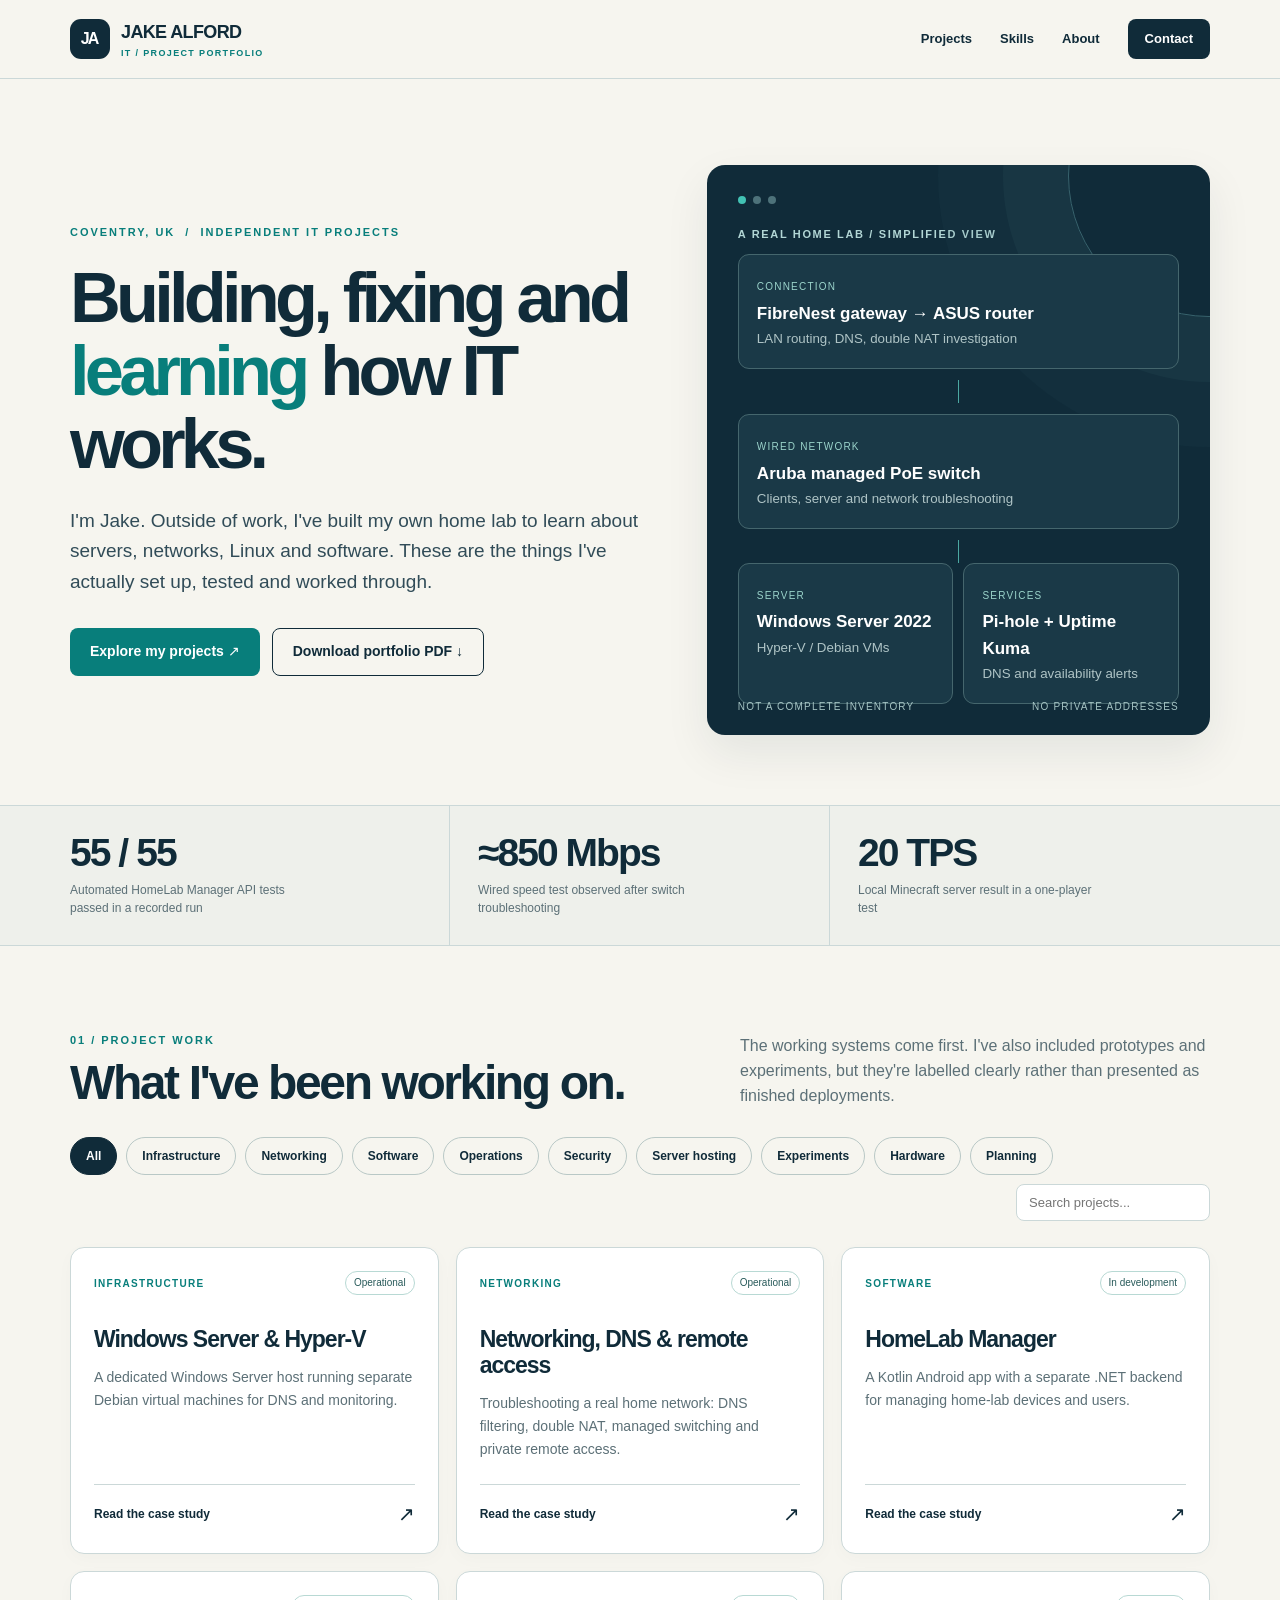
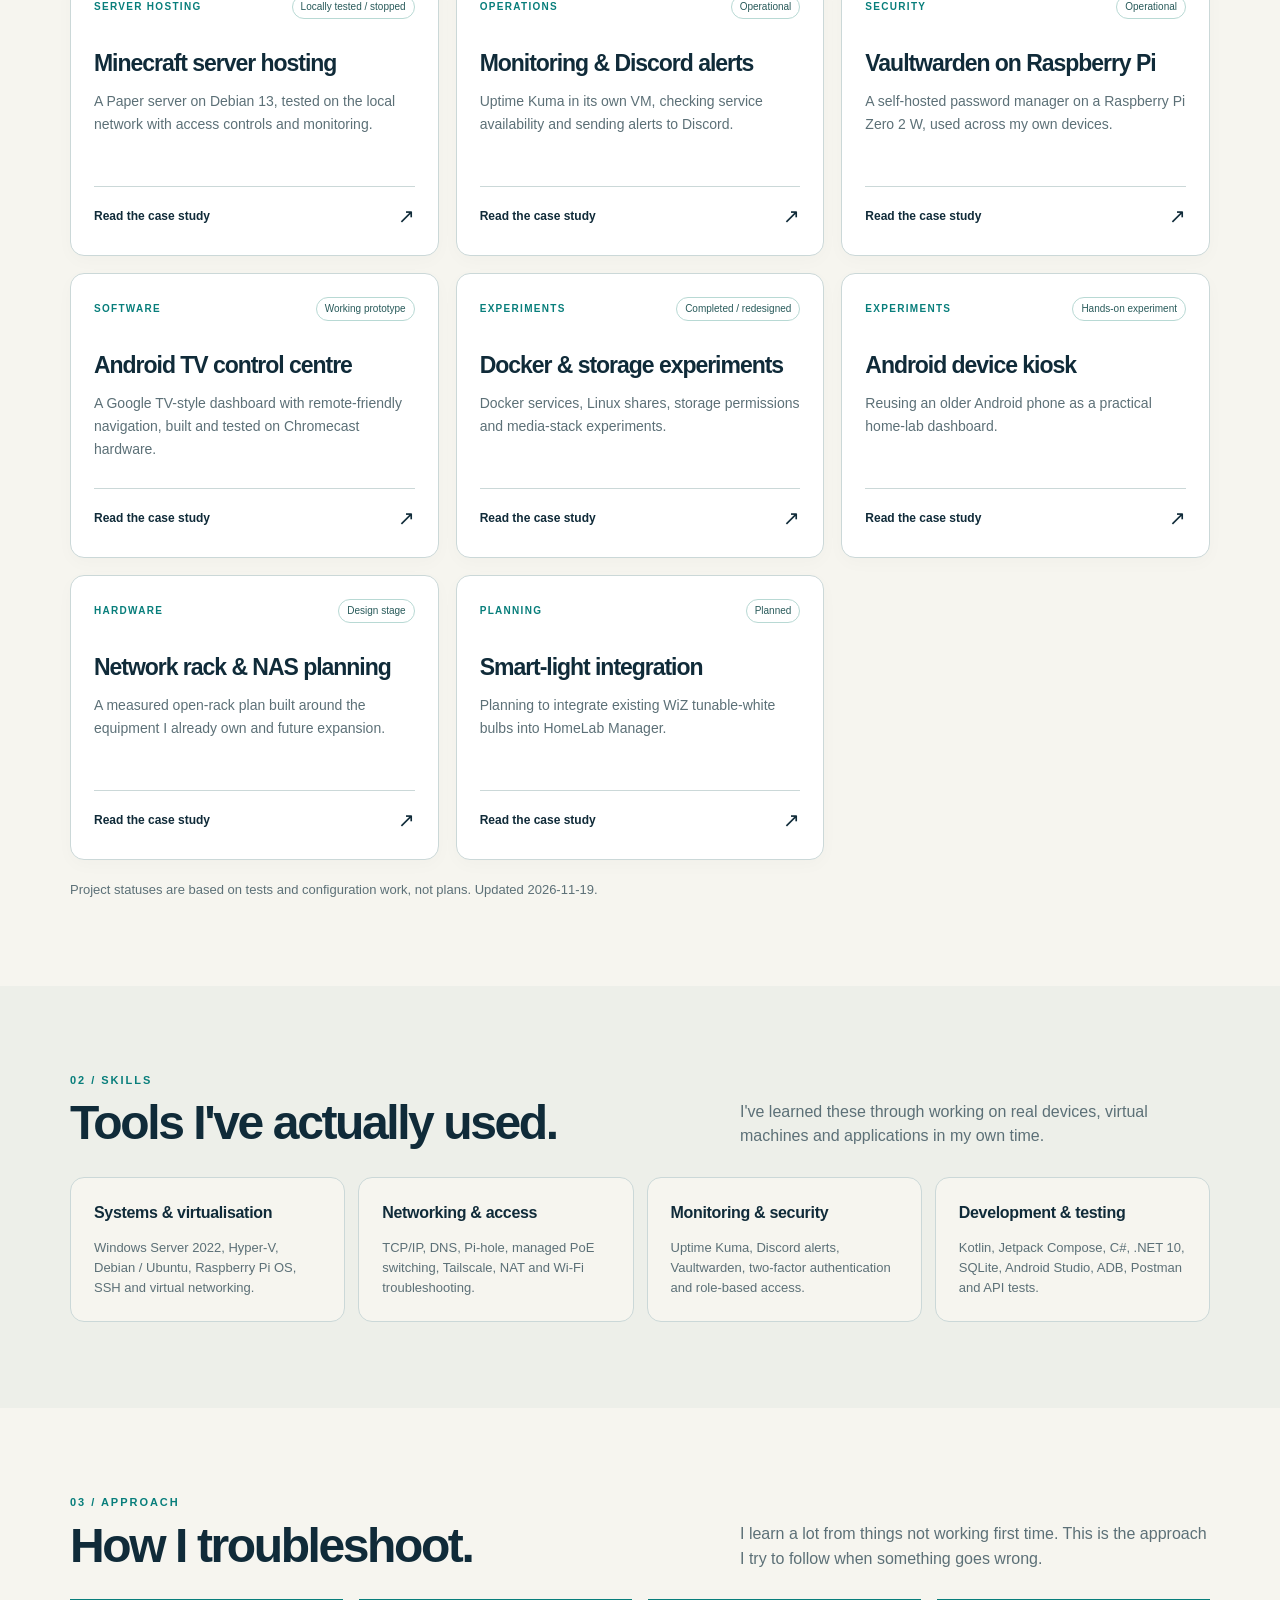
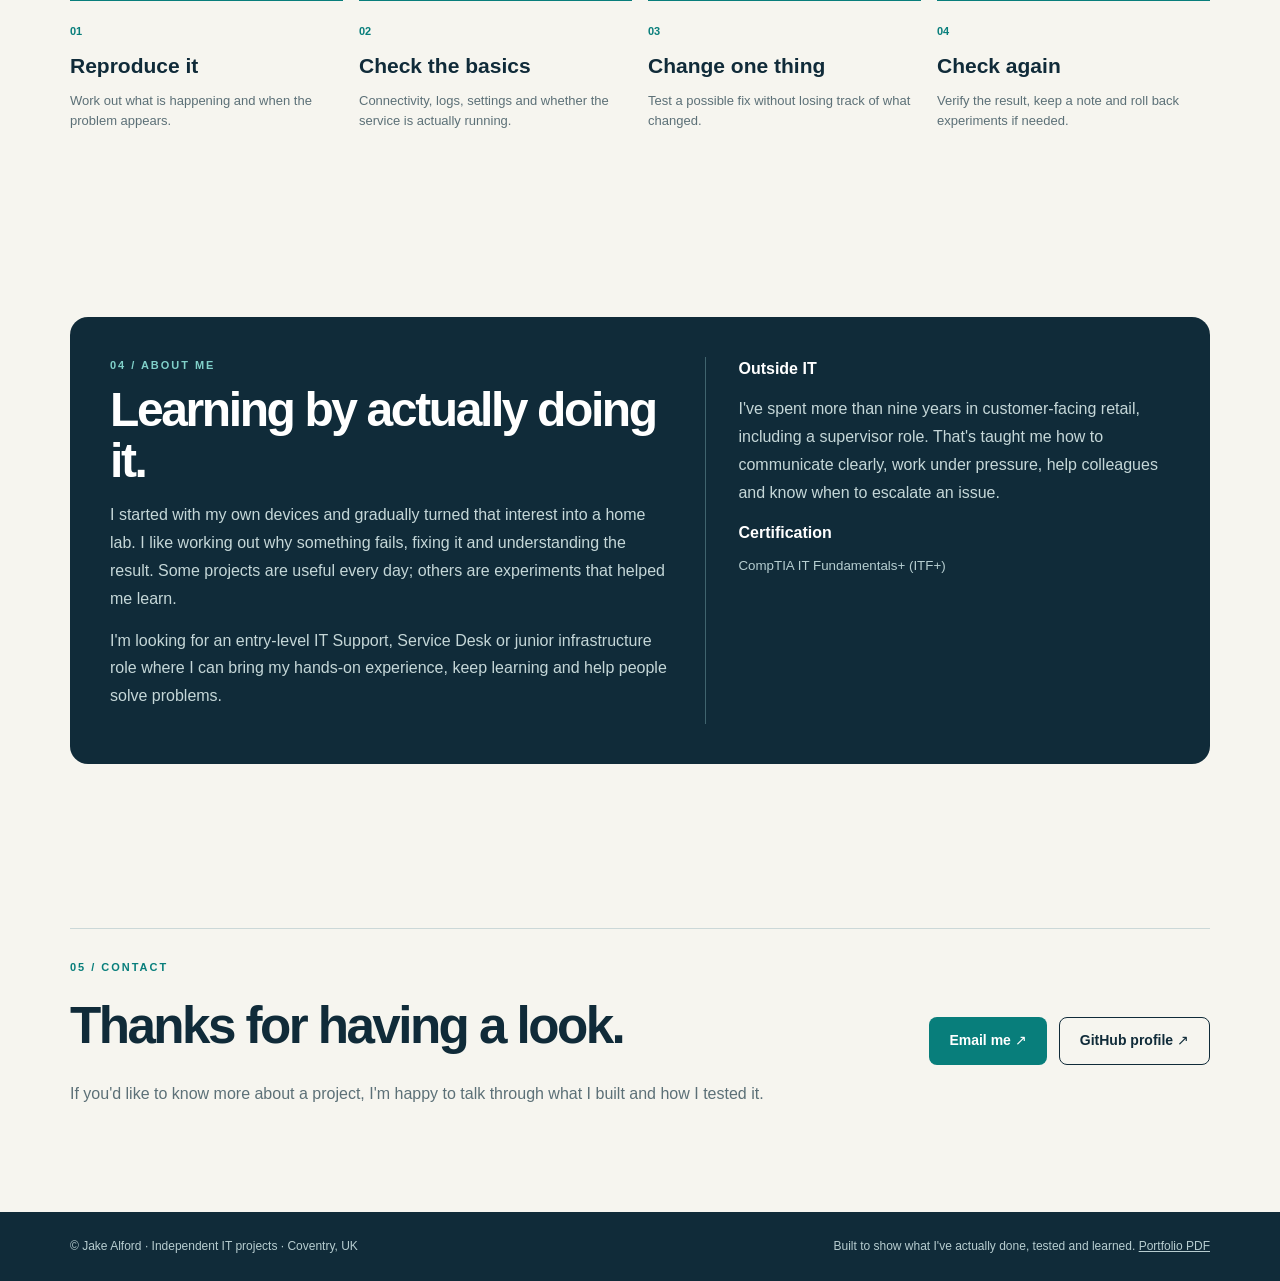
==== index.html @ 46398f79 "Publish Jake's IT portfolio website and PDF" ====
<!doctype html><html lang="en-GB"><head><meta charset="utf-8"><meta name="viewport" content="width=device-width,initial-scale=1"><meta name="description" content="Jake Alford: independent IT projects covering Windows Server, Hyper-V, networking, Linux, monitoring, software development and troubleshooting."><meta name="theme-color" content="#102b39"><title>Home | Jake Alford IT Portfolio</title><link rel="stylesheet" href="assets/styles.css"><link rel="icon" href="assets/favicon.svg" type="image/svg+xml"></head><body><a class="skip" href="#main">Skip to content</a><header class="topbar"><div class="wrap nav-inner"><a class="brand" href="index.html"><span class="brandmark" aria-hidden="true">JA</span><span>JAKE ALFORD<small>IT / PROJECT PORTFOLIO</small></span></a><nav class="navlinks" aria-label="Main"><a class="hide-mobile" href="index.html#projects">Projects</a><a class="hide-mobile" href="index.html#skills">Skills</a><a class="hide-mobile" href="index.html#about">About</a><a class="nav-contact" href="index.html#contact">Contact</a></nav></div></header><main id="main"><section class="hero"><div class="wrap hero-layout"><div><div class="eyebrow">Coventry, UK &nbsp;/&nbsp; Independent IT projects</div><h1>Building, fixing and <em>learning</em> how IT works.</h1><p class="lead">I'm Jake. Outside of work, I've built my own home lab to learn about servers, networks, Linux and software. These are the things I've actually set up, tested and worked through.</p><div class="actions"><a class="btn btn-main" href="#projects">Explore my projects ↗</a><a class="btn btn-outline" href="portfolio.pdf" download>Download portfolio PDF ↓</a></div></div><div class="hero-panel" aria-label="Simplified home lab service diagram"><div class="terminal-row" aria-hidden="true"><span></span><span></span><span></span></div><div class="hero-panel-head">A REAL HOME LAB / SIMPLIFIED VIEW</div><div class="diagram-card"><span class="diagram-label">Connection</span><b>FibreNest gateway → ASUS router</b><small>LAN routing, DNS, double NAT investigation</small></div><div class="connector"></div><div class="diagram-card"><span class="diagram-label">Wired network</span><b>Aruba managed PoE switch</b><small>Clients, server and network troubleshooting</small></div><div class="connector"></div><div class="diagram-two"><div class="diagram-card"><span class="diagram-label">Server</span><b>Windows Server 2022</b><small>Hyper-V / Debian VMs</small></div><div class="diagram-card"><span class="diagram-label">Services</span><b>Pi-hole + Uptime Kuma</b><small>DNS and availability alerts</small></div></div><div class="panel-foot"><span>NOT A COMPLETE INVENTORY</span><span>NO PRIVATE ADDRESSES</span></div></div></div></section><section class="metric-strip" aria-label="Recorded technical results"><div class="wrap metric-grid"><div class="metric"><strong>55 / 55</strong><span>Automated HomeLab Manager API tests passed in a recorded run</span></div><div class="metric"><strong>≈850 Mbps</strong><span>Wired speed test observed after switch troubleshooting</span></div><div class="metric"><strong>20 TPS</strong><span>Local Minecraft server result in a one-player test</span></div></div></section><section class="section" id="projects"><div class="wrap"><div class="section-head"><div><div class="eyebrow">01 / PROJECT WORK</div><h2>What I've been working on.</h2></div><p class="section-desc">The working systems come first. I've also included prototypes and experiments, but they're labelled clearly rather than presented as finished deployments.</p></div><div class="filters" aria-label="Filter projects"><button class="filter-btn is-active" data-filter="All" type="button" aria-pressed="true">All</button><button class="filter-btn" data-filter="Infrastructure" type="button" aria-pressed="false">Infrastructure</button><button class="filter-btn" data-filter="Networking" type="button" aria-pressed="false">Networking</button><button class="filter-btn" data-filter="Software" type="button" aria-pressed="false">Software</button><button class="filter-btn" data-filter="Operations" type="button" aria-pressed="false">Operations</button><button class="filter-btn" data-filter="Security" type="button" aria-pressed="false">Security</button><button class="filter-btn" data-filter="Server hosting" type="button" aria-pressed="false">Server hosting</button><button class="filter-btn" data-filter="Experiments" type="button" aria-pressed="false">Experiments</button><button class="filter-btn" data-filter="Hardware" type="button" aria-pressed="false">Hardware</button><button class="filter-btn" data-filter="Planning" type="button" aria-pressed="false">Planning</button><input class="mini-search" type="search" id="project-search" aria-label="Search projects" placeholder="Search projects..."></div><div class="project-grid"><article class="project-card" data-project-card data-category="Infrastructure"><div class="card-top"><span class="tag">Infrastructure</span><span class="status">Operational</span></div><h3>Windows Server &amp; Hyper-V</h3><p>A dedicated Windows Server host running separate Debian virtual machines for DNS and monitoring.</p><div class="card-footer"><a class="text-link" href="projects/windows-server-hyper-v.html">Read the case study</a><span class="arrow" aria-hidden="true">↗</span></div></article><article class="project-card" data-project-card data-category="Networking"><div class="card-top"><span class="tag">Networking</span><span class="status">Operational</span></div><h3>Networking, DNS &amp; remote access</h3><p>Troubleshooting a real home network: DNS filtering, double NAT, managed switching and private remote access.</p><div class="card-footer"><a class="text-link" href="projects/network-dns-remote-access.html">Read the case study</a><span class="arrow" aria-hidden="true">↗</span></div></article><article class="project-card" data-project-card data-category="Software"><div class="card-top"><span class="tag">Software</span><span class="status">In development</span></div><h3>HomeLab Manager</h3><p>A Kotlin Android app with a separate .NET backend for managing home-lab devices and users.</p><div class="card-footer"><a class="text-link" href="projects/homelab-manager.html">Read the case study</a><span class="arrow" aria-hidden="true">↗</span></div></article><article class="project-card" data-project-card data-category="Server hosting"><div class="card-top"><span class="tag">Server hosting</span><span class="status">Locally tested / stopped</span></div><h3>Minecraft server hosting</h3><p>A Paper server on Debian 13, tested on the local network with access controls and monitoring.</p><div class="card-footer"><a class="text-link" href="projects/minecraft-server.html">Read the case study</a><span class="arrow" aria-hidden="true">↗</span></div></article><article class="project-card" data-project-card data-category="Operations"><div class="card-top"><span class="tag">Operations</span><span class="status">Operational</span></div><h3>Monitoring &amp; Discord alerts</h3><p>Uptime Kuma in its own VM, checking service availability and sending alerts to Discord.</p><div class="card-footer"><a class="text-link" href="projects/monitoring-alerts.html">Read the case study</a><span class="arrow" aria-hidden="true">↗</span></div></article><article class="project-card" data-project-card data-category="Security"><div class="card-top"><span class="tag">Security</span><span class="status">Operational</span></div><h3>Vaultwarden on Raspberry Pi</h3><p>A self-hosted password manager on a Raspberry Pi Zero 2 W, used across my own devices.</p><div class="card-footer"><a class="text-link" href="projects/vaultwarden-raspberry-pi.html">Read the case study</a><span class="arrow" aria-hidden="true">↗</span></div></article><article class="project-card" data-project-card data-category="Software"><div class="card-top"><span class="tag">Software</span><span class="status">Working prototype</span></div><h3>Android TV control centre</h3><p>A Google TV-style dashboard with remote-friendly navigation, built and tested on Chromecast hardware.</p><div class="card-footer"><a class="text-link" href="projects/android-tv-dashboard.html">Read the case study</a><span class="arrow" aria-hidden="true">↗</span></div></article><article class="project-card" data-project-card data-category="Experiments"><div class="card-top"><span class="tag">Experiments</span><span class="status">Completed / redesigned</span></div><h3>Docker &amp; storage experiments</h3><p>Docker services, Linux shares, storage permissions and media-stack experiments.</p><div class="card-footer"><a class="text-link" href="projects/docker-storage.html">Read the case study</a><span class="arrow" aria-hidden="true">↗</span></div></article><article class="project-card" data-project-card data-category="Experiments"><div class="card-top"><span class="tag">Experiments</span><span class="status">Hands-on experiment</span></div><h3>Android device kiosk</h3><p>Reusing an older Android phone as a practical home-lab dashboard.</p><div class="card-footer"><a class="text-link" href="projects/android-kiosk.html">Read the case study</a><span class="arrow" aria-hidden="true">↗</span></div></article><article class="project-card" data-project-card data-category="Hardware"><div class="card-top"><span class="tag">Hardware</span><span class="status">Design stage</span></div><h3>Network rack &amp; NAS planning</h3><p>A measured open-rack plan built around the equipment I already own and future expansion.</p><div class="card-footer"><a class="text-link" href="projects/rack-nas-planning.html">Read the case study</a><span class="arrow" aria-hidden="true">↗</span></div></article><article class="project-card" data-project-card data-category="Planning"><div class="card-top"><span class="tag">Planning</span><span class="status">Planned</span></div><h3>Smart-light integration</h3><p>Planning to integrate existing WiZ tunable-white bulbs into HomeLab Manager.</p><div class="card-footer"><a class="text-link" href="projects/smart-light-integration.html">Read the case study</a><span class="arrow" aria-hidden="true">↗</span></div></article></div><div id="empty-state" class="empty-state" role="status">No projects match that filter. Try another category or search.</div><p class="simple-callout">Project statuses are based on tests and configuration work, not plans. Updated 2026-11-19.</p></div></section><section class="section section-soft" id="skills"><div class="wrap"><div class="section-head"><div><div class="eyebrow">02 / SKILLS</div><h2>Tools I've actually used.</h2></div><p class="section-desc">I've learned these through working on real devices, virtual machines and applications in my own time.</p></div><div class="skill-grid"><div class="skill-box"><b>Systems & virtualisation</b><p>Windows Server 2022, Hyper-V, Debian / Ubuntu, Raspberry Pi OS, SSH and virtual networking.</p></div><div class="skill-box"><b>Networking & access</b><p>TCP/IP, DNS, Pi-hole, managed PoE switching, Tailscale, NAT and Wi-Fi troubleshooting.</p></div><div class="skill-box"><b>Monitoring & security</b><p>Uptime Kuma, Discord alerts, Vaultwarden, two-factor authentication and role-based access.</p></div><div class="skill-box"><b>Development & testing</b><p>Kotlin, Jetpack Compose, C#, .NET 10, SQLite, Android Studio, ADB, Postman and API tests.</p></div></div></div></section><section class="section"><div class="wrap"><div class="section-head"><div><div class="eyebrow">03 / APPROACH</div><h2>How I troubleshoot.</h2></div><p class="section-desc">I learn a lot from things not working first time. This is the approach I try to follow when something goes wrong.</p></div><div class="steps"><div class="step"><span>01</span><b>Reproduce it</b><p>Work out what is happening and when the problem appears.</p></div><div class="step"><span>02</span><b>Check the basics</b><p>Connectivity, logs, settings and whether the service is actually running.</p></div><div class="step"><span>03</span><b>Change one thing</b><p>Test a possible fix without losing track of what changed.</p></div><div class="step"><span>04</span><b>Check again</b><p>Verify the result, keep a note and roll back experiments if needed.</p></div></div></div></section><section class="section" id="about"><div class="wrap about-band"><div><div class="eyebrow" style="color:#80d0c9">04 / ABOUT ME</div><h2>Learning by actually doing it.</h2><p>I started with my own devices and gradually turned that interest into a home lab. I like working out why something fails, fixing it and understanding the result. Some projects are useful every day; others are experiments that helped me learn.</p><p>I'm looking for an entry-level IT Support, Service Desk or junior infrastructure role where I can bring my hands-on experience, keep learning and help people solve problems.</p></div><div class="about-aside"><b>Outside IT</b><p>I've spent more than nine years in customer-facing retail, including a supervisor role. That's taught me how to communicate clearly, work under pressure, help colleagues and know when to escalate an issue.</p><b>Certification</b><small>CompTIA IT Fundamentals+ (ITF+)</small></div></div></section><section class="contact-zone" id="contact"><div class="wrap contact-box"><div><div class="eyebrow">05 / CONTACT</div><h2>Thanks for having a look.</h2><p>If you'd like to know more about a project, I'm happy to talk through what I built and how I tested it.</p></div><div class="actions"><a href="mailto:jakewalford01@outlook.com" class="btn btn-main">Email me ↗</a><a href="https://github.com/JakeAlford" class="btn btn-outline" rel="noopener noreferrer">GitHub profile ↗</a></div></div></section></main><footer class="footer"><div class="wrap footer-inner"><span>© Jake Alford · Independent IT projects · Coventry, UK</span><span>Built to show what I've actually done, tested and learned. <a href="portfolio.pdf">Portfolio PDF</a></span></div></footer><script defer src="assets/filter.js"></script></body></html>
---- assets/styles.css ----
:root{--paper:#f6f5ef;--paper2:#ebece6;--white:#fff;--ink:#102b39;--ink2:#314c58;--teal:#087e7b;--teal2:#d6ebe7;--line:#cbd8d8;--muted:#5c7077;--shadow:0 18px 45px rgba(16,43,57,.08);font-synthesis:none}
*{box-sizing:border-box}html{scroll-behavior:smooth}body{margin:0;background:var(--paper);color:var(--ink);font-family:Aileron,"Aptos","Arial",sans-serif;font-size:16px;line-height:1.55;-webkit-font-smoothing:antialiased}a{color:inherit}a:focus-visible,button:focus-visible,input:focus-visible{outline:3px solid var(--teal);outline-offset:3px}.wrap{width:min(1140px,calc(100% - 48px));margin:auto}.skip{position:absolute;top:-60px;left:12px;background:var(--white);padding:12px;z-index:9}.skip:focus{top:10px}.topbar{background:rgba(246,245,239,.96);border-bottom:1px solid var(--line);position:sticky;top:0;z-index:20;backdrop-filter:blur(12px)}.nav-inner{display:flex;align-items:center;justify-content:space-between;gap:20px;min-height:78px}.brand{display:inline-flex;align-items:center;gap:11px;text-decoration:none;font-weight:900;letter-spacing:-.035em;font-size:18px;white-space:nowrap}.brandmark{display:grid;place-items:center;width:40px;height:40px;background:var(--ink);color:#fff;border-radius:11px;font-weight:900;letter-spacing:-2px;font-size:16px;padding-right:2px}.brand small{font-size:9px;display:block;font-weight:800;letter-spacing:.15em;color:var(--teal);line-height:1.4}.navlinks{display:flex;align-items:center;gap:28px}.navlinks a{text-decoration:none;font-size:13px;font-weight:800}.navlinks a:hover,.text-link:hover{color:var(--teal)}.navlinks .nav-contact{background:var(--ink);color:#fff;padding:10px 17px;border-radius:8px}.navlinks .nav-contact:hover{background:var(--teal);color:white}.eyebrow{text-transform:uppercase;letter-spacing:.18em;font-weight:900;font-size:11px;color:var(--teal)}.hero{padding:86px 0 70px}.hero-layout{display:grid;grid-template-columns:1.07fr .93fr;gap:58px;align-items:center}.hero h1{font-size:clamp(44px,5.5vw,78px);letter-spacing:-.068em;line-height:1.04;margin:20px 0 25px;max-width:750px}.hero h1 em{font-style:normal;color:var(--teal)}.lead{color:var(--ink2);font-size:19px;max-width:640px;line-height:1.62;margin:0 0 30px}.actions{display:flex;gap:12px;flex-wrap:wrap}.btn{display:inline-flex;align-items:center;justify-content:center;min-height:48px;border-radius:8px;padding:12px 20px;text-decoration:none;font-size:14px;font-weight:800;transition:transform .15s,background .15s}.btn:hover{transform:translateY(-2px)}.btn-main{color:white;background:var(--teal)}.btn-main:hover{background:#056b68}.btn-outline{border:1px solid var(--ink);background:transparent}.hero-panel{background:var(--ink);color:white;min-height:450px;border-radius:18px;box-shadow:var(--shadow);padding:31px;position:relative;overflow:hidden}.hero-panel:after{content:"";width:280px;height:280px;border:1px solid #38636d;border-radius:50%;position:absolute;right:-140px;top:-130px;box-shadow:0 0 0 65px rgba(52,94,102,.16),0 0 0 130px rgba(52,94,102,.09)}.hero-panel-head{font-size:11px;color:#b2d6d5;letter-spacing:.15em;font-weight:800}.terminal-row{display:flex;gap:7px;margin-bottom:22px}.terminal-row span{width:8px;height:8px;background:#4d727a;border-radius:50%}.terminal-row span:first-child{background:#42c2b4}.diagram-card{border:1px solid #45666d;background:#1a3947;position:relative;padding:18px;border-radius:11px;margin:11px 0;z-index:1}.diagram-label{color:#9bd4cb;font-size:10px;letter-spacing:.12em;text-transform:uppercase}.diagram-card b{display:block;font-size:17px;margin-top:3px}.diagram-card small{display:block;color:#afc4c6;margin-top:2px}.diagram-two{display:grid;grid-template-columns:1fr 1fr;gap:10px}.diagram-two .diagram-card{margin:0}.connector{height:23px;width:1px;background:#4ba8a2;margin:auto}.panel-foot{position:absolute;bottom:20px;left:31px;right:31px;font-size:10px;letter-spacing:.12em;z-index:1;color:#a6c5c5;display:flex;justify-content:space-between}.metric-strip{border-top:1px solid var(--line);border-bottom:1px solid var(--line);background:#eef0eb}.metric-grid{display:grid;grid-template-columns:repeat(3,1fr)}.metric{padding:27px 28px;border-right:1px solid var(--line)}.metric:first-child{padding-left:0}.metric:last-child{border-right:0}.metric strong{font-size:39px;letter-spacing:-.05em;line-height:1;display:block}.metric span{font-size:12px;color:var(--muted);display:block;margin-top:9px;max-width:240px}.section{padding:86px 0}.section-head{display:flex;align-items:end;justify-content:space-between;gap:24px;margin-bottom:28px}.section h2,.page-section h2{font-size:clamp(30px,4vw,48px);line-height:1.08;letter-spacing:-.05em;margin:8px 0 0}.section-desc{max-width:470px;color:var(--muted);margin:0}.line{height:1px;background:var(--line);margin:25px 0}.section-soft{background:#edefe9}.filters{display:flex;gap:9px;flex-wrap:wrap;margin:28px 0 26px}.filter-btn{border:1px solid #b9c8c6;background:transparent;color:var(--ink);font:inherit;font-size:12px;font-weight:800;border-radius:100px;padding:9px 15px;cursor:pointer}.filter-btn.is-active,.filter-btn:hover{background:var(--ink);color:#fff;border-color:var(--ink)}.project-grid{display:grid;grid-template-columns:repeat(3,1fr);gap:17px}.project-card{background:var(--white);border:1px solid var(--line);border-radius:14px;padding:23px;display:flex;flex-direction:column;min-height:285px;box-shadow:0 5px 18px rgba(16,43,57,.025);transition:transform .2s,box-shadow .2s}.project-card:hover{transform:translateY(-4px);box-shadow:var(--shadow)}.project-card[hidden]{display:none}.card-top{display:flex;gap:6px;align-items:center;justify-content:space-between}.tag{font-size:10px;text-transform:uppercase;letter-spacing:.13em;font-weight:900;color:var(--teal)}.status{font-size:10px;color:#285a5a;border:1px solid #b8d9d4;border-radius:30px;padding:5px 8px;line-height:1.2;text-align:center}.project-card h3{letter-spacing:-.045em;font-size:23px;line-height:1.12;margin:32px 0 13px}.project-card p{font-size:14px;color:var(--muted);line-height:1.65;margin:0 0 23px}.card-footer{border-top:1px solid var(--line);padding-top:14px;margin-top:auto;display:flex;justify-content:space-between;align-items:center;gap:10px}.text-link{text-decoration:none;font-size:12px;font-weight:900}.arrow{font-size:20px;font-weight:600}.empty-state{display:none;padding:26px;border:1px dashed var(--line);border-radius:10px}.empty-state.show{display:block}.skill-grid{display:grid;grid-template-columns:repeat(4,1fr);gap:13px}.skill-box{background:var(--paper);border:1px solid var(--line);border-radius:14px;padding:23px}.skill-box b{font-size:16px;letter-spacing:-.02em}.skill-box p{font-size:13px;color:var(--muted);margin:12px 0 0}.steps{display:grid;grid-template-columns:repeat(4,1fr);gap:16px}.step{border-top:2px solid var(--teal);padding-top:17px}.step span{font-size:11px;color:var(--teal);font-weight:900}.step b{display:block;margin-top:10px;line-height:1.2;font-size:21px}.step p{font-size:13px;color:var(--muted)}.about-band{background:var(--ink);color:#fff;border-radius:18px;padding:40px;display:grid;grid-template-columns:1.2fr 1fr;gap:38px}.about-band p{color:#c5d7d8;line-height:1.74;margin:14px 0}.about-band h2{margin-top:10px}.about-aside{border-left:1px solid #40646e;padding-left:32px}.about-aside b{color:#fff;display:block;margin-bottom:7px}.about-aside small{color:#b6ced1}.contact-zone{padding:78px 0 90px}.contact-box{border-top:1px solid var(--line);padding-top:30px;display:flex;align-items:center;justify-content:space-between;gap:30px}.contact-box h2{font-size:clamp(30px,4vw,52px);margin:10px 0;letter-spacing:-.05em}.contact-box p{color:var(--muted)}.footer{background:var(--ink);color:#b7cdd0;padding:25px 0}.footer-inner{display:flex;justify-content:space-between;align-items:center;gap:15px;font-size:12px}.footer a{color:inherit}.project-hero{padding:60px 0 50px;border-bottom:1px solid var(--line)}.breadcrumb{font-size:12px;text-decoration:none;color:var(--teal);font-weight:800}.project-hero h1{font-size:clamp(39px,6vw,76px);letter-spacing:-.06em;line-height:1.08;max-width:880px;margin:22px 0}.project-hero .lead{max-width:830px}.project-meta{display:flex;gap:10px;flex-wrap:wrap;align-items:center;margin:20px 0 0}.project-meta .pill{padding:8px 12px;border:1px solid var(--line);font-size:12px;border-radius:30px}.detail-layout{display:grid;grid-template-columns:minmax(0,1.35fr) minmax(260px,.65fr);gap:55px;padding:55px 0 80px}.detail-main h2{font-size:29px;letter-spacing:-.04em;margin:0 0 13px}.detail-main p{font-size:16px;color:var(--ink2);line-height:1.8}.detail-block{border-bottom:1px solid var(--line);padding:0 0 29px;margin-bottom:29px}.detail-block:last-child{border:0}.detail-main ul{padding-left:23px}.detail-main li{margin:10px 0;color:var(--ink2);line-height:1.65}.detail-side{align-self:start;position:sticky;top:104px}.sidebar-card{background:var(--white);border:1px solid var(--line);border-radius:12px;padding:24px;margin-bottom:16px}.sidebar-card h3{font-size:17px;margin:0 0 18px}.tool-list{display:flex;gap:8px;flex-wrap:wrap}.tool-list span{display:inline-block;padding:7px 10px;border-radius:6px;background:#eaf2ef;font-size:11px;color:#285b58;font-weight:700}.callout{border-left:4px solid var(--teal);padding:14px 18px;background:#e8eee9;border-radius:0 9px 9px 0;color:var(--ink);font-size:14px}.muted{color:var(--muted)}.mini-search{margin-left:auto;min-width:160px;padding:10px 12px;background:#fff;border:1px solid var(--line);border-radius:8px;font-family:inherit;font-size:13px}.section-kicker{font-size:11px;color:var(--teal);letter-spacing:.15em;text-transform:uppercase;font-weight:900}.all-grid{padding-top:20px}.simple-callout{margin:20px 0 0;color:var(--muted);font-size:13px}@media(max-width:970px){.hero-layout{grid-template-columns:1fr;gap:28px}.hero-panel{min-height:420px}.project-grid{grid-template-columns:repeat(2,1fr)}.skill-grid{grid-template-columns:repeat(2,1fr)}.steps{grid-template-columns:repeat(2,1fr)}.detail-layout{grid-template-columns:1fr;gap:8px}.detail-side{position:static;display:grid;grid-template-columns:1fr 1fr;gap:14px}.sidebar-card{margin:0}}@media(max-width:640px){.wrap{width:min(100% - 30px,1140px)}.nav-inner{min-height:69px}.brand{font-size:14px}.brandmark{width:37px;height:37px}.navlinks{gap:12px}.navlinks a{font-size:11px}.navlinks .nav-contact{padding:8px 9px}.navlinks .hide-mobile{display:none}.hero{padding:46px 0 40px}.hero h1{font-size:46px}.lead{font-size:16px}.hero-panel{padding:20px;min-height:390px}.hero-panel .diagram-card{padding:12px}.hero-panel .diagram-card b{font-size:13px}.panel-foot{left:20px;right:20px}.metric-grid{grid-template-columns:1fr}.metric{border-right:0;border-bottom:1px solid var(--line);padding:21px 0}.metric:last-child{border-bottom:0}.metric strong{font-size:31px}.section{padding:57px 0}.section-head{display:block}.section-desc{margin:15px 0 0}.project-grid,.skill-grid,.steps,.about-band,.detail-side{grid-template-columns:1fr}.project-card{min-height:235px}.project-card h3{margin-top:22px}.about-band{padding:25px}.about-aside{border-left:0;border-top:1px solid #40646e;padding:22px 0 0}.contact-box{display:block}.contact-box .btn{margin-top:14px}.footer-inner{display:block}.footer-inner span{display:block;margin:6px 0}.project-hero{padding:35px 0}.detail-layout{padding-top:40px}.mini-search{width:100%;margin:9px 0}.filters{margin-top:15px}}@media(prefers-reduced-motion:reduce){html{scroll-behavior:auto}*,*:before,*:after{transition:none!important}}
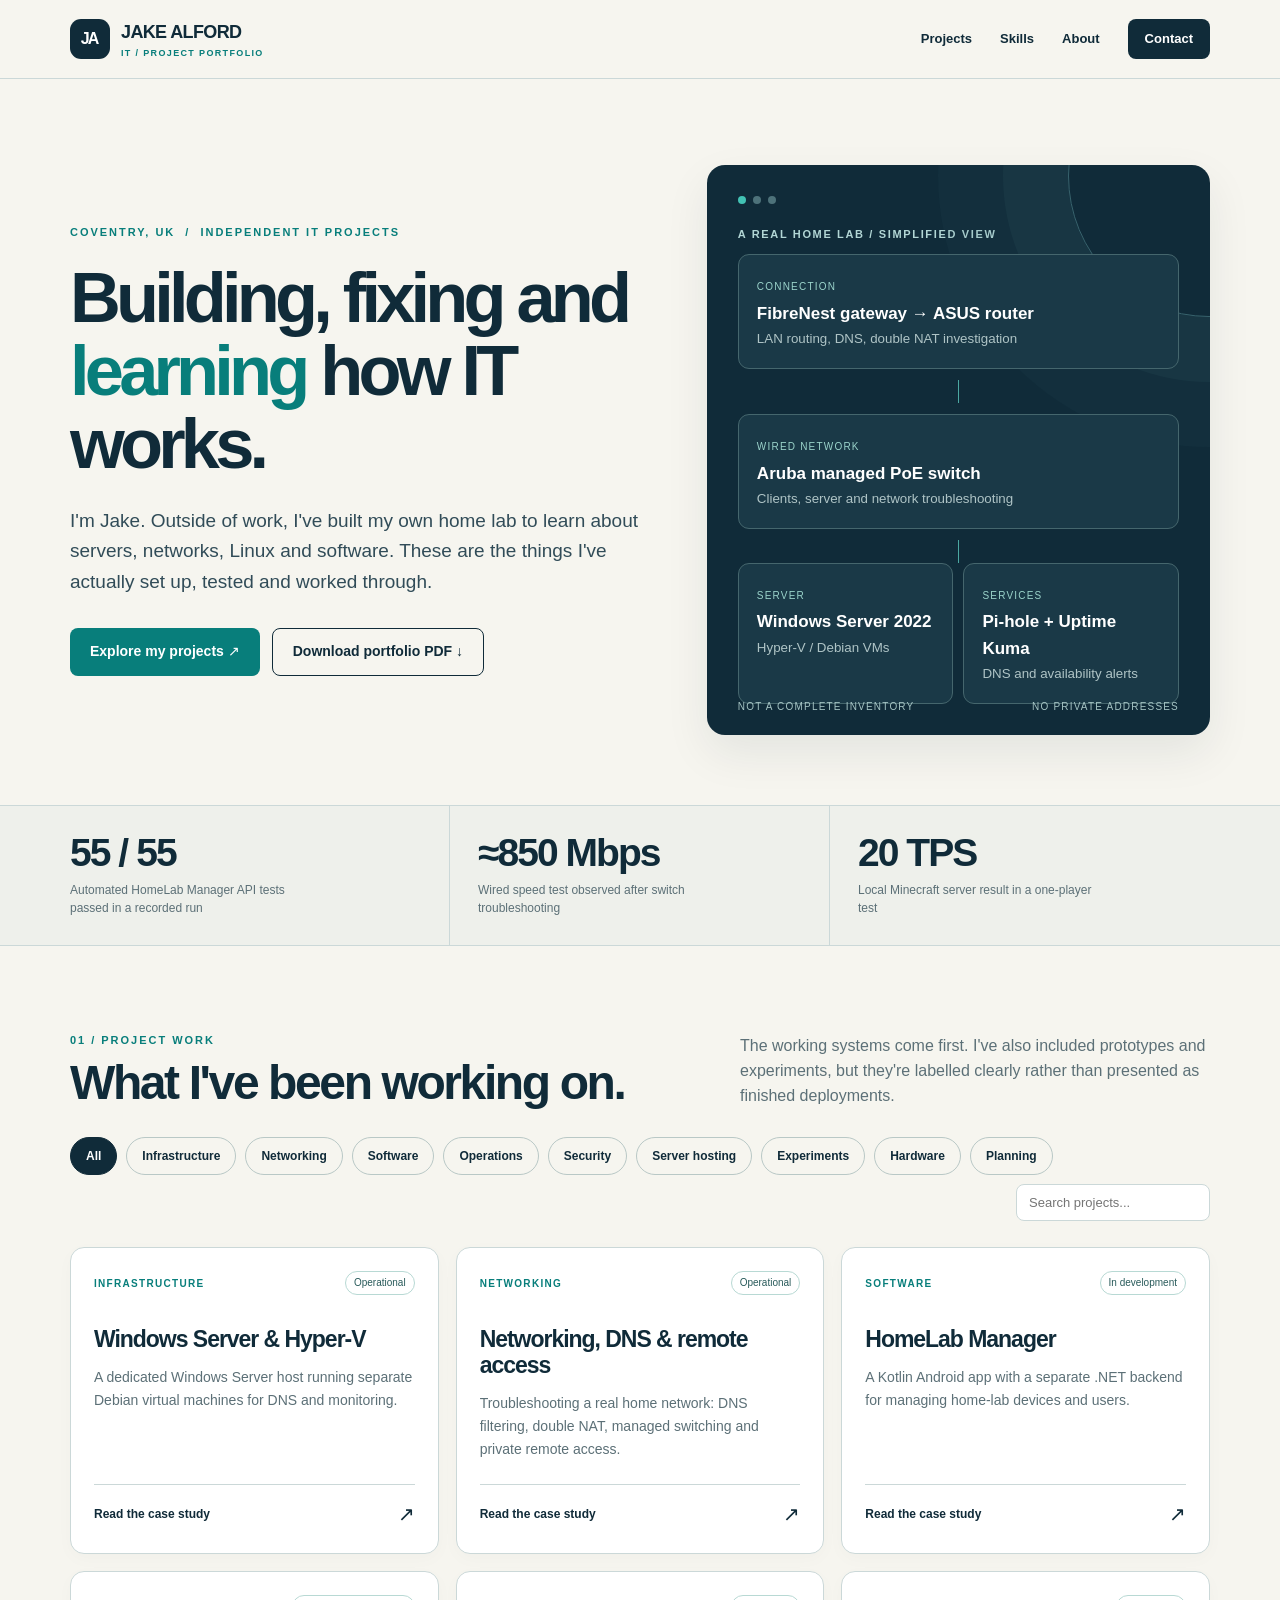
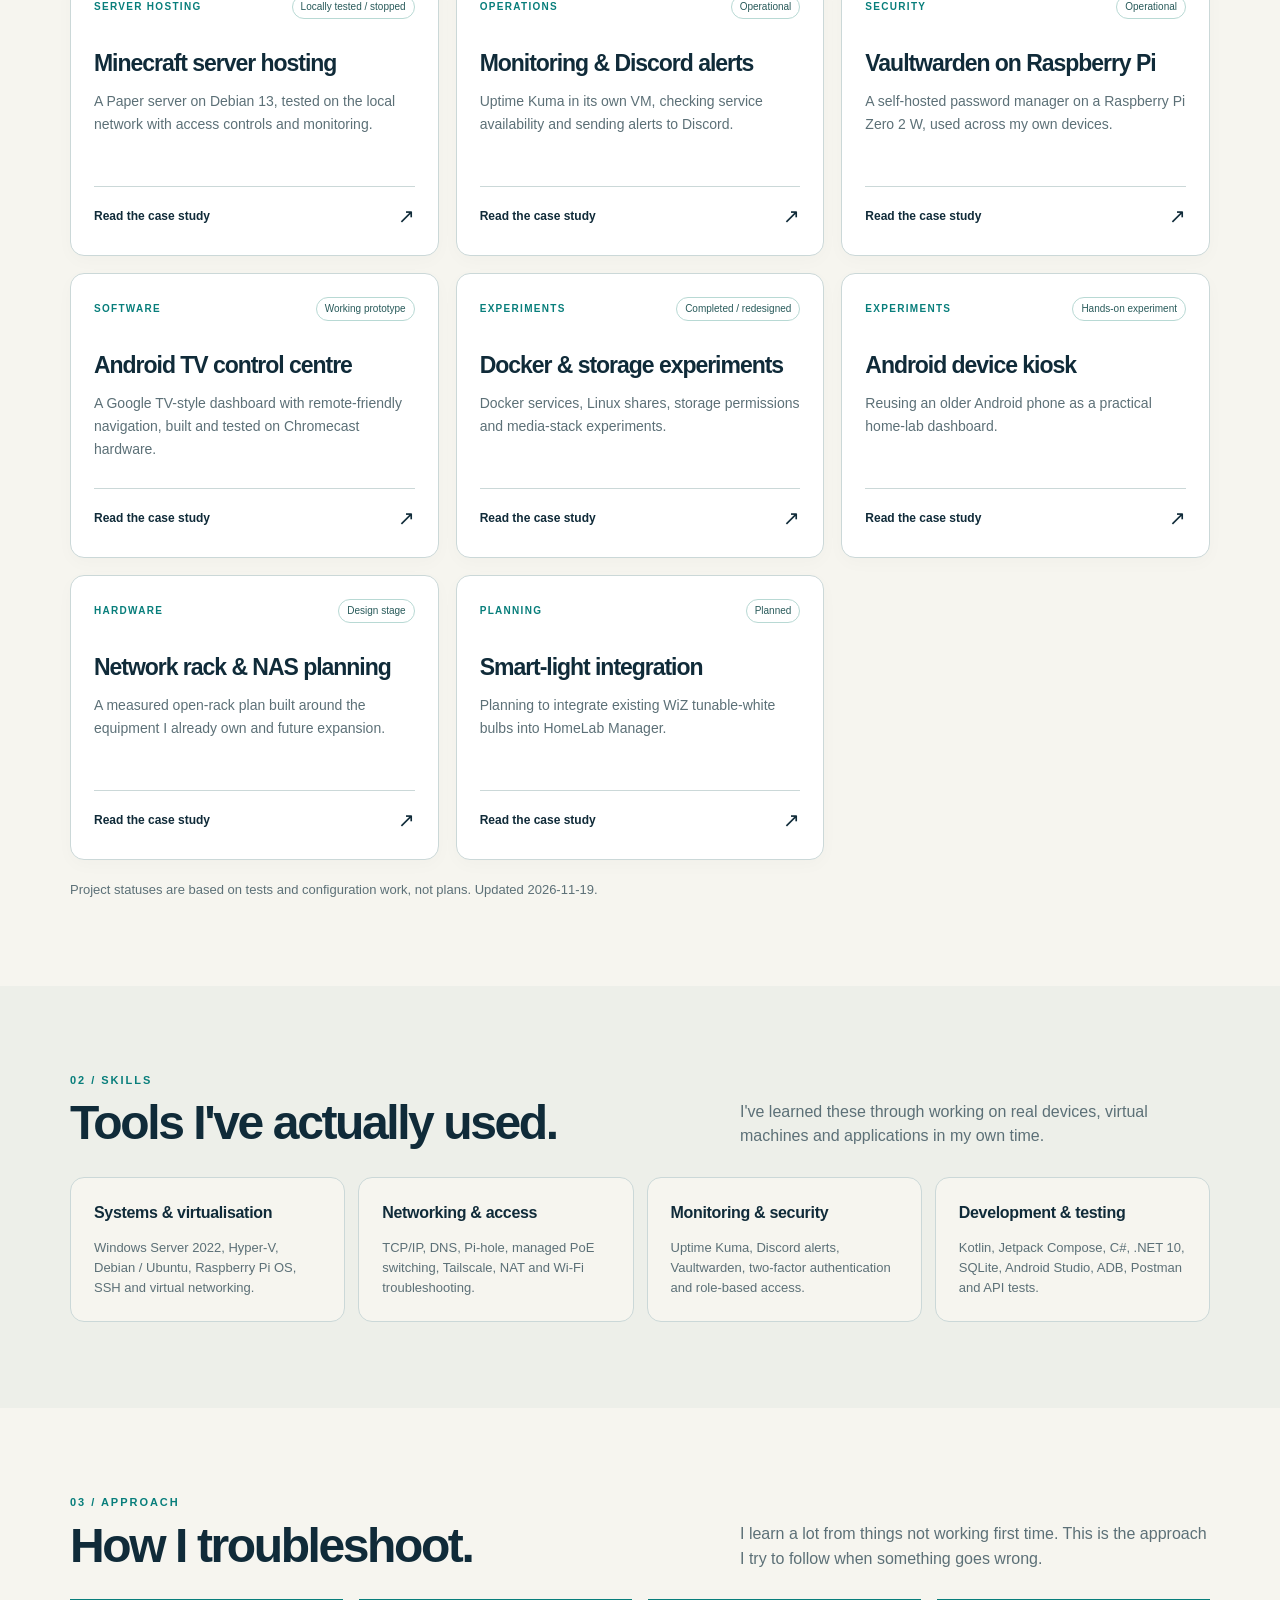
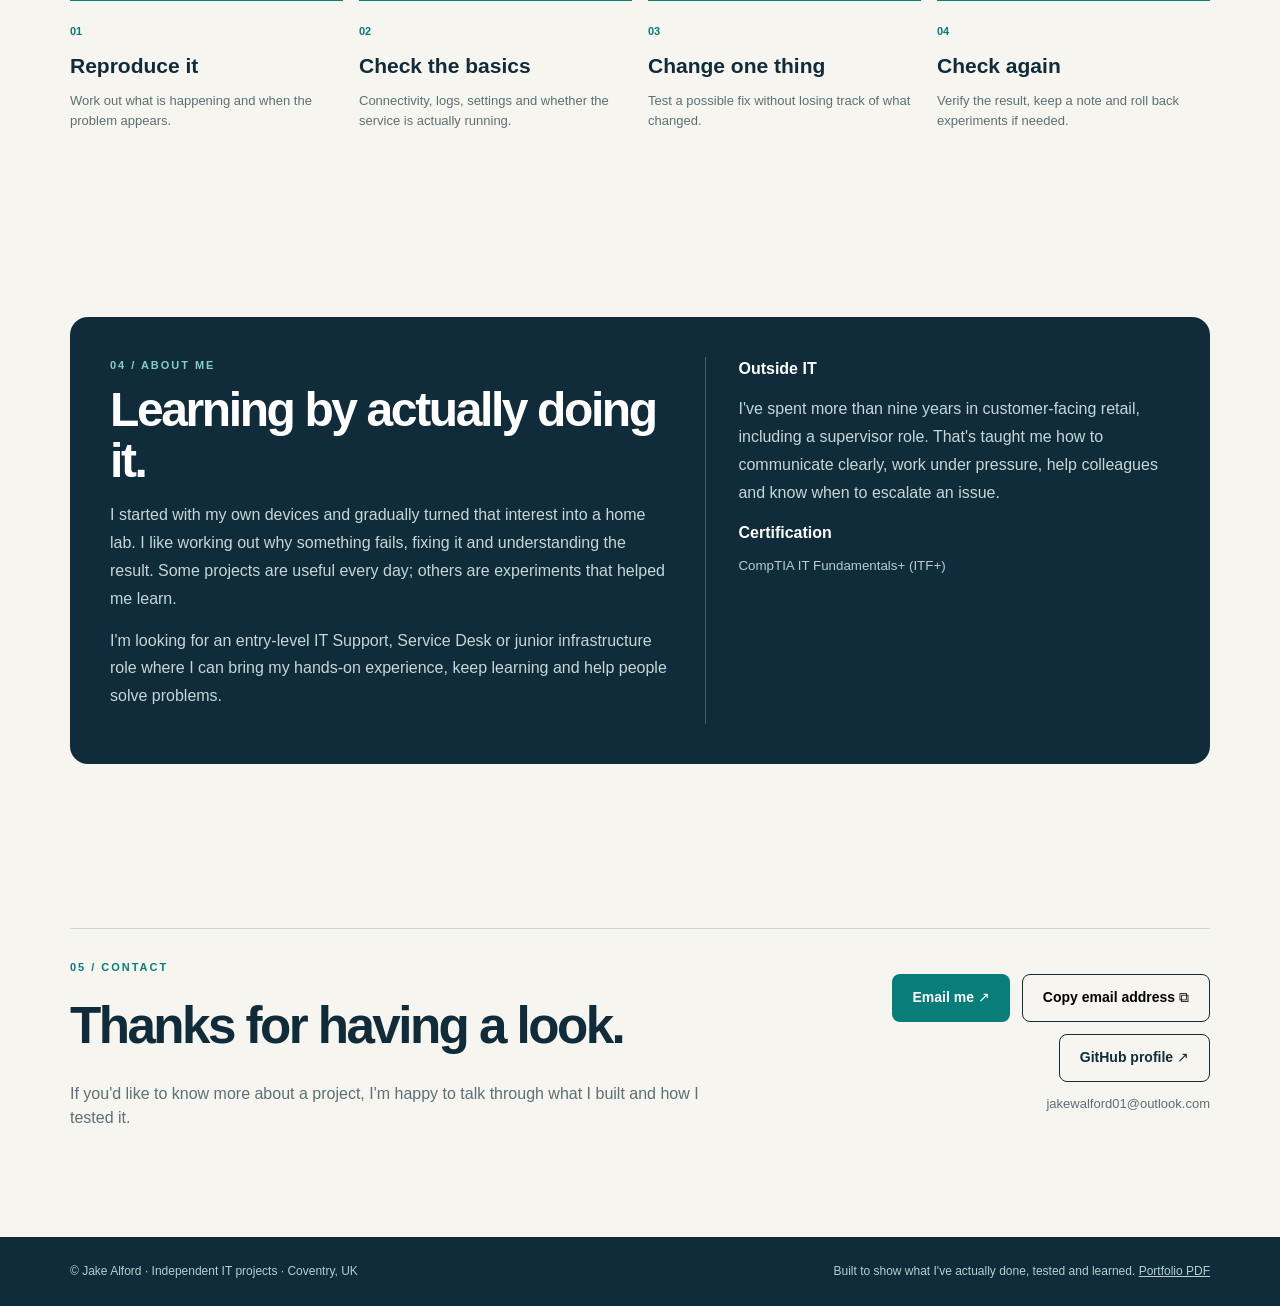
==== commit a71c3f79: "Add accessible copy-email option to portfolio contact section" ====
--- a/index.html
+++ b/index.html
@@ -1 +1 @@
-<!doctype html><html lang="en-GB"><head><meta charset="utf-8"><meta name="viewport" content="width=device-width,initial-scale=1"><meta name="description" content="Jake Alford: independent IT projects covering Windows Server, Hyper-V, networking, Linux, monitoring, software development and troubleshooting."><meta name="theme-color" content="#102b39"><title>Home | Jake Alford IT Portfolio</title><link rel="stylesheet" href="assets/styles.css"><link rel="icon" href="assets/favicon.svg" type="image/svg+xml"></head><body><a class="skip" href="#main">Skip to content</a><header class="topbar"><div class="wrap nav-inner"><a class="brand" href="index.html"><span class="brandmark" aria-hidden="true">JA</span><span>JAKE ALFORD<small>IT / PROJECT PORTFOLIO</small></span></a><nav class="navlinks" aria-label="Main"><a class="hide-mobile" href="index.html#projects">Projects</a><a class="hide-mobile" href="index.html#skills">Skills</a><a class="hide-mobile" href="index.html#about">About</a><a class="nav-contact" href="index.html#contact">Contact</a></nav></div></header><main id="main"><section class="hero"><div class="wrap hero-layout"><div><div class="eyebrow">Coventry, UK &nbsp;/&nbsp; Independent IT projects</div><h1>Building, fixing and <em>learning</em> how IT works.</h1><p class="lead">I'm Jake. Outside of work, I've built my own home lab to learn about servers, networks, Linux and software. These are the things I've actually set up, tested and worked through.</p><div class="actions"><a class="btn btn-main" href="#projects">Explore my projects ↗</a><a class="btn btn-outline" href="portfolio.pdf" download>Download portfolio PDF ↓</a></div></div><div class="hero-panel" aria-label="Simplified home lab service diagram"><div class="terminal-row" aria-hidden="true"><span></span><span></span><span></span></div><div class="hero-panel-head">A REAL HOME LAB / SIMPLIFIED VIEW</div><div class="diagram-card"><span class="diagram-label">Connection</span><b>FibreNest gateway → ASUS router</b><small>LAN routing, DNS, double NAT investigation</small></div><div class="connector"></div><div class="diagram-card"><span class="diagram-label">Wired network</span><b>Aruba managed PoE switch</b><small>Clients, server and network troubleshooting</small></div><div class="connector"></div><div class="diagram-two"><div class="diagram-card"><span class="diagram-label">Server</span><b>Windows Server 2022</b><small>Hyper-V / Debian VMs</small></div><div class="diagram-card"><span class="diagram-label">Services</span><b>Pi-hole + Uptime Kuma</b><small>DNS and availability alerts</small></div></div><div class="panel-foot"><span>NOT A COMPLETE INVENTORY</span><span>NO PRIVATE ADDRESSES</span></div></div></div></section><section class="metric-strip" aria-label="Recorded technical results"><div class="wrap metric-grid"><div class="metric"><strong>55 / 55</strong><span>Automated HomeLab Manager API tests passed in a recorded run</span></div><div class="metric"><strong>≈850 Mbps</strong><span>Wired speed test observed after switch troubleshooting</span></div><div class="metric"><strong>20 TPS</strong><span>Local Minecraft server result in a one-player test</span></div></div></section><section class="section" id="projects"><div class="wrap"><div class="section-head"><div><div class="eyebrow">01 / PROJECT WORK</div><h2>What I've been working on.</h2></div><p class="section-desc">The working systems come first. I've also included prototypes and experiments, but they're labelled clearly rather than presented as finished deployments.</p></div><div class="filters" aria-label="Filter projects"><button class="filter-btn is-active" data-filter="All" type="button" aria-pressed="true">All</button><button class="filter-btn" data-filter="Infrastructure" type="button" aria-pressed="false">Infrastructure</button><button class="filter-btn" data-filter="Networking" type="button" aria-pressed="false">Networking</button><button class="filter-btn" data-filter="Software" type="button" aria-pressed="false">Software</button><button class="filter-btn" data-filter="Operations" type="button" aria-pressed="false">Operations</button><button class="filter-btn" data-filter="Security" type="button" aria-pressed="false">Security</button><button class="filter-btn" data-filter="Server hosting" type="button" aria-pressed="false">Server hosting</button><button class="filter-btn" data-filter="Experiments" type="button" aria-pressed="false">Experiments</button><button class="filter-btn" data-filter="Hardware" type="button" aria-pressed="false">Hardware</button><button class="filter-btn" data-filter="Planning" type="button" aria-pressed="false">Planning</button><input class="mini-search" type="search" id="project-search" aria-label="Search projects" placeholder="Search projects..."></div><div class="project-grid"><article class="project-card" data-project-card data-category="Infrastructure"><div class="card-top"><span class="tag">Infrastructure</span><span class="status">Operational</span></div><h3>Windows Server &amp; Hyper-V</h3><p>A dedicated Windows Server host running separate Debian virtual machines for DNS and monitoring.</p><div class="card-footer"><a class="text-link" href="projects/windows-server-hyper-v.html">Read the case study</a><span class="arrow" aria-hidden="true">↗</span></div></article><article class="project-card" data-project-card data-category="Networking"><div class="card-top"><span class="tag">Networking</span><span class="status">Operational</span></div><h3>Networking, DNS &amp; remote access</h3><p>Troubleshooting a real home network: DNS filtering, double NAT, managed switching and private remote access.</p><div class="card-footer"><a class="text-link" href="projects/network-dns-remote-access.html">Read the case study</a><span class="arrow" aria-hidden="true">↗</span></div></article><article class="project-card" data-project-card data-category="Software"><div class="card-top"><span class="tag">Software</span><span class="status">In development</span></div><h3>HomeLab Manager</h3><p>A Kotlin Android app with a separate .NET backend for managing home-lab devices and users.</p><div class="card-footer"><a class="text-link" href="projects/homelab-manager.html">Read the case study</a><span class="arrow" aria-hidden="true">↗</span></div></article><article class="project-card" data-project-card data-category="Server hosting"><div class="card-top"><span class="tag">Server hosting</span><span class="status">Locally tested / stopped</span></div><h3>Minecraft server hosting</h3><p>A Paper server on Debian 13, tested on the local network with access controls and monitoring.</p><div class="card-footer"><a class="text-link" href="projects/minecraft-server.html">Read the case study</a><span class="arrow" aria-hidden="true">↗</span></div></article><article class="project-card" data-project-card data-category="Operations"><div class="card-top"><span class="tag">Operations</span><span class="status">Operational</span></div><h3>Monitoring &amp; Discord alerts</h3><p>Uptime Kuma in its own VM, checking service availability and sending alerts to Discord.</p><div class="card-footer"><a class="text-link" href="projects/monitoring-alerts.html">Read the case study</a><span class="arrow" aria-hidden="true">↗</span></div></article><article class="project-card" data-project-card data-category="Security"><div class="card-top"><span class="tag">Security</span><span class="status">Operational</span></div><h3>Vaultwarden on Raspberry Pi</h3><p>A self-hosted password manager on a Raspberry Pi Zero 2 W, used across my own devices.</p><div class="card-footer"><a class="text-link" href="projects/vaultwarden-raspberry-pi.html">Read the case study</a><span class="arrow" aria-hidden="true">↗</span></div></article><article class="project-card" data-project-card data-category="Software"><div class="card-top"><span class="tag">Software</span><span class="status">Working prototype</span></div><h3>Android TV control centre</h3><p>A Google TV-style dashboard with remote-friendly navigation, built and tested on Chromecast hardware.</p><div class="card-footer"><a class="text-link" href="projects/android-tv-dashboard.html">Read the case study</a><span class="arrow" aria-hidden="true">↗</span></div></article><article class="project-card" data-project-card data-category="Experiments"><div class="card-top"><span class="tag">Experiments</span><span class="status">Completed / redesigned</span></div><h3>Docker &amp; storage experiments</h3><p>Docker services, Linux shares, storage permissions and media-stack experiments.</p><div class="card-footer"><a class="text-link" href="projects/docker-storage.html">Read the case study</a><span class="arrow" aria-hidden="true">↗</span></div></article><article class="project-card" data-project-card data-category="Experiments"><div class="card-top"><span class="tag">Experiments</span><span class="status">Hands-on experiment</span></div><h3>Android device kiosk</h3><p>Reusing an older Android phone as a practical home-lab dashboard.</p><div class="card-footer"><a class="text-link" href="projects/android-kiosk.html">Read the case study</a><span class="arrow" aria-hidden="true">↗</span></div></article><article class="project-card" data-project-card data-category="Hardware"><div class="card-top"><span class="tag">Hardware</span><span class="status">Design stage</span></div><h3>Network rack &amp; NAS planning</h3><p>A measured open-rack plan built around the equipment I already own and future expansion.</p><div class="card-footer"><a class="text-link" href="projects/rack-nas-planning.html">Read the case study</a><span class="arrow" aria-hidden="true">↗</span></div></article><article class="project-card" data-project-card data-category="Planning"><div class="card-top"><span class="tag">Planning</span><span class="status">Planned</span></div><h3>Smart-light integration</h3><p>Planning to integrate existing WiZ tunable-white bulbs into HomeLab Manager.</p><div class="card-footer"><a class="text-link" href="projects/smart-light-integration.html">Read the case study</a><span class="arrow" aria-hidden="true">↗</span></div></article></div><div id="empty-state" class="empty-state" role="status">No projects match that filter. Try another category or search.</div><p class="simple-callout">Project statuses are based on tests and configuration work, not plans. Updated 2026-11-19.</p></div></section><section class="section section-soft" id="skills"><div class="wrap"><div class="section-head"><div><div class="eyebrow">02 / SKILLS</div><h2>Tools I've actually used.</h2></div><p class="section-desc">I've learned these through working on real devices, virtual machines and applications in my own time.</p></div><div class="skill-grid"><div class="skill-box"><b>Systems & virtualisation</b><p>Windows Server 2022, Hyper-V, Debian / Ubuntu, Raspberry Pi OS, SSH and virtual networking.</p></div><div class="skill-box"><b>Networking & access</b><p>TCP/IP, DNS, Pi-hole, managed PoE switching, Tailscale, NAT and Wi-Fi troubleshooting.</p></div><div class="skill-box"><b>Monitoring & security</b><p>Uptime Kuma, Discord alerts, Vaultwarden, two-factor authentication and role-based access.</p></div><div class="skill-box"><b>Development & testing</b><p>Kotlin, Jetpack Compose, C#, .NET 10, SQLite, Android Studio, ADB, Postman and API tests.</p></div></div></div></section><section class="section"><div class="wrap"><div class="section-head"><div><div class="eyebrow">03 / APPROACH</div><h2>How I troubleshoot.</h2></div><p class="section-desc">I learn a lot from things not working first time. This is the approach I try to follow when something goes wrong.</p></div><div class="steps"><div class="step"><span>01</span><b>Reproduce it</b><p>Work out what is happening and when the problem appears.</p></div><div class="step"><span>02</span><b>Check the basics</b><p>Connectivity, logs, settings and whether the service is actually running.</p></div><div class="step"><span>03</span><b>Change one thing</b><p>Test a possible fix without losing track of what changed.</p></div><div class="step"><span>04</span><b>Check again</b><p>Verify the result, keep a note and roll back experiments if needed.</p></div></div></div></section><section class="section" id="about"><div class="wrap about-band"><div><div class="eyebrow" style="color:#80d0c9">04 / ABOUT ME</div><h2>Learning by actually doing it.</h2><p>I started with my own devices and gradually turned that interest into a home lab. I like working out why something fails, fixing it and understanding the result. Some projects are useful every day; others are experiments that helped me learn.</p><p>I'm looking for an entry-level IT Support, Service Desk or junior infrastructure role where I can bring my hands-on experience, keep learning and help people solve problems.</p></div><div class="about-aside"><b>Outside IT</b><p>I've spent more than nine years in customer-facing retail, including a supervisor role. That's taught me how to communicate clearly, work under pressure, help colleagues and know when to escalate an issue.</p><b>Certification</b><small>CompTIA IT Fundamentals+ (ITF+)</small></div></div></section><section class="contact-zone" id="contact"><div class="wrap contact-box"><div><div class="eyebrow">05 / CONTACT</div><h2>Thanks for having a look.</h2><p>If you'd like to know more about a project, I'm happy to talk through what I built and how I tested it.</p></div><div class="actions"><a href="mailto:jakewalford01@outlook.com" class="btn btn-main">Email me ↗</a><a href="https://github.com/JakeAlford" class="btn btn-outline" rel="noopener noreferrer">GitHub profile ↗</a></div></div></section></main><footer class="footer"><div class="wrap footer-inner"><span>© Jake Alford · Independent IT projects · Coventry, UK</span><span>Built to show what I've actually done, tested and learned. <a href="portfolio.pdf">Portfolio PDF</a></span></div></footer><script defer src="assets/filter.js"></script></body></html>+<!doctype html><html lang="en-GB"><head><meta charset="utf-8"><meta name="viewport" content="width=device-width,initial-scale=1"><meta name="description" content="Jake Alford: independent IT projects covering Windows Server, Hyper-V, networking, Linux, monitoring, software development and troubleshooting."><meta name="theme-color" content="#102b39"><title>Home | Jake Alford IT Portfolio</title><link rel="stylesheet" href="assets/styles.css"><link rel="icon" href="assets/favicon.svg" type="image/svg+xml"></head><body><a class="skip" href="#main">Skip to content</a><header class="topbar"><div class="wrap nav-inner"><a class="brand" href="index.html"><span class="brandmark" aria-hidden="true">JA</span><span>JAKE ALFORD<small>IT / PROJECT PORTFOLIO</small></span></a><nav class="navlinks" aria-label="Main"><a class="hide-mobile" href="index.html#projects">Projects</a><a class="hide-mobile" href="index.html#skills">Skills</a><a class="hide-mobile" href="index.html#about">About</a><a class="nav-contact" href="index.html#contact">Contact</a></nav></div></header><main id="main"><section class="hero"><div class="wrap hero-layout"><div><div class="eyebrow">Coventry, UK &nbsp;/&nbsp; Independent IT projects</div><h1>Building, fixing and <em>learning</em> how IT works.</h1><p class="lead">I'm Jake. Outside of work, I've built my own home lab to learn about servers, networks, Linux and software. These are the things I've actually set up, tested and worked through.</p><div class="actions"><a class="btn btn-main" href="#projects">Explore my projects ↗</a><a class="btn btn-outline" href="portfolio.pdf" download>Download portfolio PDF ↓</a></div></div><div class="hero-panel" aria-label="Simplified home lab service diagram"><div class="terminal-row" aria-hidden="true"><span></span><span></span><span></span></div><div class="hero-panel-head">A REAL HOME LAB / SIMPLIFIED VIEW</div><div class="diagram-card"><span class="diagram-label">Connection</span><b>FibreNest gateway → ASUS router</b><small>LAN routing, DNS, double NAT investigation</small></div><div class="connector"></div><div class="diagram-card"><span class="diagram-label">Wired network</span><b>Aruba managed PoE switch</b><small>Clients, server and network troubleshooting</small></div><div class="connector"></div><div class="diagram-two"><div class="diagram-card"><span class="diagram-label">Server</span><b>Windows Server 2022</b><small>Hyper-V / Debian VMs</small></div><div class="diagram-card"><span class="diagram-label">Services</span><b>Pi-hole + Uptime Kuma</b><small>DNS and availability alerts</small></div></div><div class="panel-foot"><span>NOT A COMPLETE INVENTORY</span><span>NO PRIVATE ADDRESSES</span></div></div></div></section><section class="metric-strip" aria-label="Recorded technical results"><div class="wrap metric-grid"><div class="metric"><strong>55 / 55</strong><span>Automated HomeLab Manager API tests passed in a recorded run</span></div><div class="metric"><strong>≈850 Mbps</strong><span>Wired speed test observed after switch troubleshooting</span></div><div class="metric"><strong>20 TPS</strong><span>Local Minecraft server result in a one-player test</span></div></div></section><section class="section" id="projects"><div class="wrap"><div class="section-head"><div><div class="eyebrow">01 / PROJECT WORK</div><h2>What I've been working on.</h2></div><p class="section-desc">The working systems come first. I've also included prototypes and experiments, but they're labelled clearly rather than presented as finished deployments.</p></div><div class="filters" aria-label="Filter projects"><button class="filter-btn is-active" data-filter="All" type="button" aria-pressed="true">All</button><button class="filter-btn" data-filter="Infrastructure" type="button" aria-pressed="false">Infrastructure</button><button class="filter-btn" data-filter="Networking" type="button" aria-pressed="false">Networking</button><button class="filter-btn" data-filter="Software" type="button" aria-pressed="false">Software</button><button class="filter-btn" data-filter="Operations" type="button" aria-pressed="false">Operations</button><button class="filter-btn" data-filter="Security" type="button" aria-pressed="false">Security</button><button class="filter-btn" data-filter="Server hosting" type="button" aria-pressed="false">Server hosting</button><button class="filter-btn" data-filter="Experiments" type="button" aria-pressed="false">Experiments</button><button class="filter-btn" data-filter="Hardware" type="button" aria-pressed="false">Hardware</button><button class="filter-btn" data-filter="Planning" type="button" aria-pressed="false">Planning</button><input class="mini-search" type="search" id="project-search" aria-label="Search projects" placeholder="Search projects..."></div><div class="project-grid"><article class="project-card" data-project-card data-category="Infrastructure"><div class="card-top"><span class="tag">Infrastructure</span><span class="status">Operational</span></div><h3>Windows Server &amp; Hyper-V</h3><p>A dedicated Windows Server host running separate Debian virtual machines for DNS and monitoring.</p><div class="card-footer"><a class="text-link" href="projects/windows-server-hyper-v.html">Read the case study</a><span class="arrow" aria-hidden="true">↗</span></div></article><article class="project-card" data-project-card data-category="Networking"><div class="card-top"><span class="tag">Networking</span><span class="status">Operational</span></div><h3>Networking, DNS &amp; remote access</h3><p>Troubleshooting a real home network: DNS filtering, double NAT, managed switching and private remote access.</p><div class="card-footer"><a class="text-link" href="projects/network-dns-remote-access.html">Read the case study</a><span class="arrow" aria-hidden="true">↗</span></div></article><article class="project-card" data-project-card data-category="Software"><div class="card-top"><span class="tag">Software</span><span class="status">In development</span></div><h3>HomeLab Manager</h3><p>A Kotlin Android app with a separate .NET backend for managing home-lab devices and users.</p><div class="card-footer"><a class="text-link" href="projects/homelab-manager.html">Read the case study</a><span class="arrow" aria-hidden="true">↗</span></div></article><article class="project-card" data-project-card data-category="Server hosting"><div class="card-top"><span class="tag">Server hosting</span><span class="status">Locally tested / stopped</span></div><h3>Minecraft server hosting</h3><p>A Paper server on Debian 13, tested on the local network with access controls and monitoring.</p><div class="card-footer"><a class="text-link" href="projects/minecraft-server.html">Read the case study</a><span class="arrow" aria-hidden="true">↗</span></div></article><article class="project-card" data-project-card data-category="Operations"><div class="card-top"><span class="tag">Operations</span><span class="status">Operational</span></div><h3>Monitoring &amp; Discord alerts</h3><p>Uptime Kuma in its own VM, checking service availability and sending alerts to Discord.</p><div class="card-footer"><a class="text-link" href="projects/monitoring-alerts.html">Read the case study</a><span class="arrow" aria-hidden="true">↗</span></div></article><article class="project-card" data-project-card data-category="Security"><div class="card-top"><span class="tag">Security</span><span class="status">Operational</span></div><h3>Vaultwarden on Raspberry Pi</h3><p>A self-hosted password manager on a Raspberry Pi Zero 2 W, used across my own devices.</p><div class="card-footer"><a class="text-link" href="projects/vaultwarden-raspberry-pi.html">Read the case study</a><span class="arrow" aria-hidden="true">↗</span></div></article><article class="project-card" data-project-card data-category="Software"><div class="card-top"><span class="tag">Software</span><span class="status">Working prototype</span></div><h3>Android TV control centre</h3><p>A Google TV-style dashboard with remote-friendly navigation, built and tested on Chromecast hardware.</p><div class="card-footer"><a class="text-link" href="projects/android-tv-dashboard.html">Read the case study</a><span class="arrow" aria-hidden="true">↗</span></div></article><article class="project-card" data-project-card data-category="Experiments"><div class="card-top"><span class="tag">Experiments</span><span class="status">Completed / redesigned</span></div><h3>Docker &amp; storage experiments</h3><p>Docker services, Linux shares, storage permissions and media-stack experiments.</p><div class="card-footer"><a class="text-link" href="projects/docker-storage.html">Read the case study</a><span class="arrow" aria-hidden="true">↗</span></div></article><article class="project-card" data-project-card data-category="Experiments"><div class="card-top"><span class="tag">Experiments</span><span class="status">Hands-on experiment</span></div><h3>Android device kiosk</h3><p>Reusing an older Android phone as a practical home-lab dashboard.</p><div class="card-footer"><a class="text-link" href="projects/android-kiosk.html">Read the case study</a><span class="arrow" aria-hidden="true">↗</span></div></article><article class="project-card" data-project-card data-category="Hardware"><div class="card-top"><span class="tag">Hardware</span><span class="status">Design stage</span></div><h3>Network rack &amp; NAS planning</h3><p>A measured open-rack plan built around the equipment I already own and future expansion.</p><div class="card-footer"><a class="text-link" href="projects/rack-nas-planning.html">Read the case study</a><span class="arrow" aria-hidden="true">↗</span></div></article><article class="project-card" data-project-card data-category="Planning"><div class="card-top"><span class="tag">Planning</span><span class="status">Planned</span></div><h3>Smart-light integration</h3><p>Planning to integrate existing WiZ tunable-white bulbs into HomeLab Manager.</p><div class="card-footer"><a class="text-link" href="projects/smart-light-integration.html">Read the case study</a><span class="arrow" aria-hidden="true">↗</span></div></article></div><div id="empty-state" class="empty-state" role="status">No projects match that filter. Try another category or search.</div><p class="simple-callout">Project statuses are based on tests and configuration work, not plans. Updated 2026-11-19.</p></div></section><section class="section section-soft" id="skills"><div class="wrap"><div class="section-head"><div><div class="eyebrow">02 / SKILLS</div><h2>Tools I've actually used.</h2></div><p class="section-desc">I've learned these through working on real devices, virtual machines and applications in my own time.</p></div><div class="skill-grid"><div class="skill-box"><b>Systems & virtualisation</b><p>Windows Server 2022, Hyper-V, Debian / Ubuntu, Raspberry Pi OS, SSH and virtual networking.</p></div><div class="skill-box"><b>Networking & access</b><p>TCP/IP, DNS, Pi-hole, managed PoE switching, Tailscale, NAT and Wi-Fi troubleshooting.</p></div><div class="skill-box"><b>Monitoring & security</b><p>Uptime Kuma, Discord alerts, Vaultwarden, two-factor authentication and role-based access.</p></div><div class="skill-box"><b>Development & testing</b><p>Kotlin, Jetpack Compose, C#, .NET 10, SQLite, Android Studio, ADB, Postman and API tests.</p></div></div></div></section><section class="section"><div class="wrap"><div class="section-head"><div><div class="eyebrow">03 / APPROACH</div><h2>How I troubleshoot.</h2></div><p class="section-desc">I learn a lot from things not working first time. This is the approach I try to follow when something goes wrong.</p></div><div class="steps"><div class="step"><span>01</span><b>Reproduce it</b><p>Work out what is happening and when the problem appears.</p></div><div class="step"><span>02</span><b>Check the basics</b><p>Connectivity, logs, settings and whether the service is actually running.</p></div><div class="step"><span>03</span><b>Change one thing</b><p>Test a possible fix without losing track of what changed.</p></div><div class="step"><span>04</span><b>Check again</b><p>Verify the result, keep a note and roll back experiments if needed.</p></div></div></div></section><section class="section" id="about"><div class="wrap about-band"><div><div class="eyebrow" style="color:#80d0c9">04 / ABOUT ME</div><h2>Learning by actually doing it.</h2><p>I started with my own devices and gradually turned that interest into a home lab. I like working out why something fails, fixing it and understanding the result. Some projects are useful every day; others are experiments that helped me learn.</p><p>I'm looking for an entry-level IT Support, Service Desk or junior infrastructure role where I can bring my hands-on experience, keep learning and help people solve problems.</p></div><div class="about-aside"><b>Outside IT</b><p>I've spent more than nine years in customer-facing retail, including a supervisor role. That's taught me how to communicate clearly, work under pressure, help colleagues and know when to escalate an issue.</p><b>Certification</b><small>CompTIA IT Fundamentals+ (ITF+)</small></div></div></section><section class="contact-zone" id="contact"><div class="wrap contact-box"><div><div class="eyebrow">05 / CONTACT</div><h2>Thanks for having a look.</h2><p>If you'd like to know more about a project, I'm happy to talk through what I built and how I tested it.</p></div><div class="contact-controls"><div class="actions"><a href="mailto:jakewalford01@outlook.com" class="btn btn-main">Email me ↗</a><button id="copy-email" type="button" class="btn btn-outline copy-email-btn" data-email="jakewalford01@outlook.com" aria-describedby="contact-email">Copy email address ⧉</button><a href="https://github.com/JakeAlford" class="btn btn-outline" rel="noopener noreferrer">GitHub profile ↗</a></div><div class="contact-email-line"><span id="contact-email">jakewalford01@outlook.com</span><span id="copy-email-status" class="copy-status" role="status" aria-live="polite"></span></div></div></div></section><script defer src="assets/contact.js"></script></main><footer class="footer"><div class="wrap footer-inner"><span>© Jake Alford · Independent IT projects · Coventry, UK</span><span>Built to show what I've actually done, tested and learned. <a href="portfolio.pdf">Portfolio PDF</a></span></div></footer><script defer src="assets/filter.js"></script></body></html>
--- a/assets/styles.css
+++ b/assets/styles.css
@@ -1,2 +1,11 @@
 :root{--paper:#f6f5ef;--paper2:#ebece6;--white:#fff;--ink:#102b39;--ink2:#314c58;--teal:#087e7b;--teal2:#d6ebe7;--line:#cbd8d8;--muted:#5c7077;--shadow:0 18px 45px rgba(16,43,57,.08);font-synthesis:none}
 *{box-sizing:border-box}html{scroll-behavior:smooth}body{margin:0;background:var(--paper);color:var(--ink);font-family:Aileron,"Aptos","Arial",sans-serif;font-size:16px;line-height:1.55;-webkit-font-smoothing:antialiased}a{color:inherit}a:focus-visible,button:focus-visible,input:focus-visible{outline:3px solid var(--teal);outline-offset:3px}.wrap{width:min(1140px,calc(100% - 48px));margin:auto}.skip{position:absolute;top:-60px;left:12px;background:var(--white);padding:12px;z-index:9}.skip:focus{top:10px}.topbar{background:rgba(246,245,239,.96);border-bottom:1px solid var(--line);position:sticky;top:0;z-index:20;backdrop-filter:blur(12px)}.nav-inner{display:flex;align-items:center;justify-content:space-between;gap:20px;min-height:78px}.brand{display:inline-flex;align-items:center;gap:11px;text-decoration:none;font-weight:900;letter-spacing:-.035em;font-size:18px;white-space:nowrap}.brandmark{display:grid;place-items:center;width:40px;height:40px;background:var(--ink);color:#fff;border-radius:11px;font-weight:900;letter-spacing:-2px;font-size:16px;padding-right:2px}.brand small{font-size:9px;display:block;font-weight:800;letter-spacing:.15em;color:var(--teal);line-height:1.4}.navlinks{display:flex;align-items:center;gap:28px}.navlinks a{text-decoration:none;font-size:13px;font-weight:800}.navlinks a:hover,.text-link:hover{color:var(--teal)}.navlinks .nav-contact{background:var(--ink);color:#fff;padding:10px 17px;border-radius:8px}.navlinks .nav-contact:hover{background:var(--teal);color:white}.eyebrow{text-transform:uppercase;letter-spacing:.18em;font-weight:900;font-size:11px;color:var(--teal)}.hero{padding:86px 0 70px}.hero-layout{display:grid;grid-template-columns:1.07fr .93fr;gap:58px;align-items:center}.hero h1{font-size:clamp(44px,5.5vw,78px);letter-spacing:-.068em;line-height:1.04;margin:20px 0 25px;max-width:750px}.hero h1 em{font-style:normal;color:var(--teal)}.lead{color:var(--ink2);font-size:19px;max-width:640px;line-height:1.62;margin:0 0 30px}.actions{display:flex;gap:12px;flex-wrap:wrap}.btn{display:inline-flex;align-items:center;justify-content:center;min-height:48px;border-radius:8px;padding:12px 20px;text-decoration:none;font-size:14px;font-weight:800;transition:transform .15s,background .15s}.btn:hover{transform:translateY(-2px)}.btn-main{color:white;background:var(--teal)}.btn-main:hover{background:#056b68}.btn-outline{border:1px solid var(--ink);background:transparent}.hero-panel{background:var(--ink);color:white;min-height:450px;border-radius:18px;box-shadow:var(--shadow);padding:31px;position:relative;overflow:hidden}.hero-panel:after{content:"";width:280px;height:280px;border:1px solid #38636d;border-radius:50%;position:absolute;right:-140px;top:-130px;box-shadow:0 0 0 65px rgba(52,94,102,.16),0 0 0 130px rgba(52,94,102,.09)}.hero-panel-head{font-size:11px;color:#b2d6d5;letter-spacing:.15em;font-weight:800}.terminal-row{display:flex;gap:7px;margin-bottom:22px}.terminal-row span{width:8px;height:8px;background:#4d727a;border-radius:50%}.terminal-row span:first-child{background:#42c2b4}.diagram-card{border:1px solid #45666d;background:#1a3947;position:relative;padding:18px;border-radius:11px;margin:11px 0;z-index:1}.diagram-label{color:#9bd4cb;font-size:10px;letter-spacing:.12em;text-transform:uppercase}.diagram-card b{display:block;font-size:17px;margin-top:3px}.diagram-card small{display:block;color:#afc4c6;margin-top:2px}.diagram-two{display:grid;grid-template-columns:1fr 1fr;gap:10px}.diagram-two .diagram-card{margin:0}.connector{height:23px;width:1px;background:#4ba8a2;margin:auto}.panel-foot{position:absolute;bottom:20px;left:31px;right:31px;font-size:10px;letter-spacing:.12em;z-index:1;color:#a6c5c5;display:flex;justify-content:space-between}.metric-strip{border-top:1px solid var(--line);border-bottom:1px solid var(--line);background:#eef0eb}.metric-grid{display:grid;grid-template-columns:repeat(3,1fr)}.metric{padding:27px 28px;border-right:1px solid var(--line)}.metric:first-child{padding-left:0}.metric:last-child{border-right:0}.metric strong{font-size:39px;letter-spacing:-.05em;line-height:1;display:block}.metric span{font-size:12px;color:var(--muted);display:block;margin-top:9px;max-width:240px}.section{padding:86px 0}.section-head{display:flex;align-items:end;justify-content:space-between;gap:24px;margin-bottom:28px}.section h2,.page-section h2{font-size:clamp(30px,4vw,48px);line-height:1.08;letter-spacing:-.05em;margin:8px 0 0}.section-desc{max-width:470px;color:var(--muted);margin:0}.line{height:1px;background:var(--line);margin:25px 0}.section-soft{background:#edefe9}.filters{display:flex;gap:9px;flex-wrap:wrap;margin:28px 0 26px}.filter-btn{border:1px solid #b9c8c6;background:transparent;color:var(--ink);font:inherit;font-size:12px;font-weight:800;border-radius:100px;padding:9px 15px;cursor:pointer}.filter-btn.is-active,.filter-btn:hover{background:var(--ink);color:#fff;border-color:var(--ink)}.project-grid{display:grid;grid-template-columns:repeat(3,1fr);gap:17px}.project-card{background:var(--white);border:1px solid var(--line);border-radius:14px;padding:23px;display:flex;flex-direction:column;min-height:285px;box-shadow:0 5px 18px rgba(16,43,57,.025);transition:transform .2s,box-shadow .2s}.project-card:hover{transform:translateY(-4px);box-shadow:var(--shadow)}.project-card[hidden]{display:none}.card-top{display:flex;gap:6px;align-items:center;justify-content:space-between}.tag{font-size:10px;text-transform:uppercase;letter-spacing:.13em;font-weight:900;color:var(--teal)}.status{font-size:10px;color:#285a5a;border:1px solid #b8d9d4;border-radius:30px;padding:5px 8px;line-height:1.2;text-align:center}.project-card h3{letter-spacing:-.045em;font-size:23px;line-height:1.12;margin:32px 0 13px}.project-card p{font-size:14px;color:var(--muted);line-height:1.65;margin:0 0 23px}.card-footer{border-top:1px solid var(--line);padding-top:14px;margin-top:auto;display:flex;justify-content:space-between;align-items:center;gap:10px}.text-link{text-decoration:none;font-size:12px;font-weight:900}.arrow{font-size:20px;font-weight:600}.empty-state{display:none;padding:26px;border:1px dashed var(--line);border-radius:10px}.empty-state.show{display:block}.skill-grid{display:grid;grid-template-columns:repeat(4,1fr);gap:13px}.skill-box{background:var(--paper);border:1px solid var(--line);border-radius:14px;padding:23px}.skill-box b{font-size:16px;letter-spacing:-.02em}.skill-box p{font-size:13px;color:var(--muted);margin:12px 0 0}.steps{display:grid;grid-template-columns:repeat(4,1fr);gap:16px}.step{border-top:2px solid var(--teal);padding-top:17px}.step span{font-size:11px;color:var(--teal);font-weight:900}.step b{display:block;margin-top:10px;line-height:1.2;font-size:21px}.step p{font-size:13px;color:var(--muted)}.about-band{background:var(--ink);color:#fff;border-radius:18px;padding:40px;display:grid;grid-template-columns:1.2fr 1fr;gap:38px}.about-band p{color:#c5d7d8;line-height:1.74;margin:14px 0}.about-band h2{margin-top:10px}.about-aside{border-left:1px solid #40646e;padding-left:32px}.about-aside b{color:#fff;display:block;margin-bottom:7px}.about-aside small{color:#b6ced1}.contact-zone{padding:78px 0 90px}.contact-box{border-top:1px solid var(--line);padding-top:30px;display:flex;align-items:center;justify-content:space-between;gap:30px}.contact-box h2{font-size:clamp(30px,4vw,52px);margin:10px 0;letter-spacing:-.05em}.contact-box p{color:var(--muted)}.footer{background:var(--ink);color:#b7cdd0;padding:25px 0}.footer-inner{display:flex;justify-content:space-between;align-items:center;gap:15px;font-size:12px}.footer a{color:inherit}.project-hero{padding:60px 0 50px;border-bottom:1px solid var(--line)}.breadcrumb{font-size:12px;text-decoration:none;color:var(--teal);font-weight:800}.project-hero h1{font-size:clamp(39px,6vw,76px);letter-spacing:-.06em;line-height:1.08;max-width:880px;margin:22px 0}.project-hero .lead{max-width:830px}.project-meta{display:flex;gap:10px;flex-wrap:wrap;align-items:center;margin:20px 0 0}.project-meta .pill{padding:8px 12px;border:1px solid var(--line);font-size:12px;border-radius:30px}.detail-layout{display:grid;grid-template-columns:minmax(0,1.35fr) minmax(260px,.65fr);gap:55px;padding:55px 0 80px}.detail-main h2{font-size:29px;letter-spacing:-.04em;margin:0 0 13px}.detail-main p{font-size:16px;color:var(--ink2);line-height:1.8}.detail-block{border-bottom:1px solid var(--line);padding:0 0 29px;margin-bottom:29px}.detail-block:last-child{border:0}.detail-main ul{padding-left:23px}.detail-main li{margin:10px 0;color:var(--ink2);line-height:1.65}.detail-side{align-self:start;position:sticky;top:104px}.sidebar-card{background:var(--white);border:1px solid var(--line);border-radius:12px;padding:24px;margin-bottom:16px}.sidebar-card h3{font-size:17px;margin:0 0 18px}.tool-list{display:flex;gap:8px;flex-wrap:wrap}.tool-list span{display:inline-block;padding:7px 10px;border-radius:6px;background:#eaf2ef;font-size:11px;color:#285b58;font-weight:700}.callout{border-left:4px solid var(--teal);padding:14px 18px;background:#e8eee9;border-radius:0 9px 9px 0;color:var(--ink);font-size:14px}.muted{color:var(--muted)}.mini-search{margin-left:auto;min-width:160px;padding:10px 12px;background:#fff;border:1px solid var(--line);border-radius:8px;font-family:inherit;font-size:13px}.section-kicker{font-size:11px;color:var(--teal);letter-spacing:.15em;text-transform:uppercase;font-weight:900}.all-grid{padding-top:20px}.simple-callout{margin:20px 0 0;color:var(--muted);font-size:13px}@media(max-width:970px){.hero-layout{grid-template-columns:1fr;gap:28px}.hero-panel{min-height:420px}.project-grid{grid-template-columns:repeat(2,1fr)}.skill-grid{grid-template-columns:repeat(2,1fr)}.steps{grid-template-columns:repeat(2,1fr)}.detail-layout{grid-template-columns:1fr;gap:8px}.detail-side{position:static;display:grid;grid-template-columns:1fr 1fr;gap:14px}.sidebar-card{margin:0}}@media(max-width:640px){.wrap{width:min(100% - 30px,1140px)}.nav-inner{min-height:69px}.brand{font-size:14px}.brandmark{width:37px;height:37px}.navlinks{gap:12px}.navlinks a{font-size:11px}.navlinks .nav-contact{padding:8px 9px}.navlinks .hide-mobile{display:none}.hero{padding:46px 0 40px}.hero h1{font-size:46px}.lead{font-size:16px}.hero-panel{padding:20px;min-height:390px}.hero-panel .diagram-card{padding:12px}.hero-panel .diagram-card b{font-size:13px}.panel-foot{left:20px;right:20px}.metric-grid{grid-template-columns:1fr}.metric{border-right:0;border-bottom:1px solid var(--line);padding:21px 0}.metric:last-child{border-bottom:0}.metric strong{font-size:31px}.section{padding:57px 0}.section-head{display:block}.section-desc{margin:15px 0 0}.project-grid,.skill-grid,.steps,.about-band,.detail-side{grid-template-columns:1fr}.project-card{min-height:235px}.project-card h3{margin-top:22px}.about-band{padding:25px}.about-aside{border-left:0;border-top:1px solid #40646e;padding:22px 0 0}.contact-box{display:block}.contact-box .btn{margin-top:14px}.footer-inner{display:block}.footer-inner span{display:block;margin:6px 0}.project-hero{padding:35px 0}.detail-layout{padding-top:40px}.mini-search{width:100%;margin:9px 0}.filters{margin-top:15px}}@media(prefers-reduced-motion:reduce){html{scroll-behavior:auto}*,*:before,*:after{transition:none!important}}
+
+/* Contact buttons: mail app and clipboard are separate, accessible options. */
+.contact-controls{max-width:100%;min-width:0}
+.contact-controls .actions{justify-content:flex-end}
+.copy-email-btn{font-family:inherit;cursor:pointer}
+.contact-email-line{font-size:13px;color:var(--muted);margin-top:12px;text-align:right}
+.contact-email-line #contact-email{overflow-wrap:anywhere}
+.copy-status{display:block;min-height:1.4em;color:var(--teal);font-weight:800}
+@media(max-width:640px){.contact-controls .actions{justify-content:flex-start}.contact-email-line{text-align:left}}
